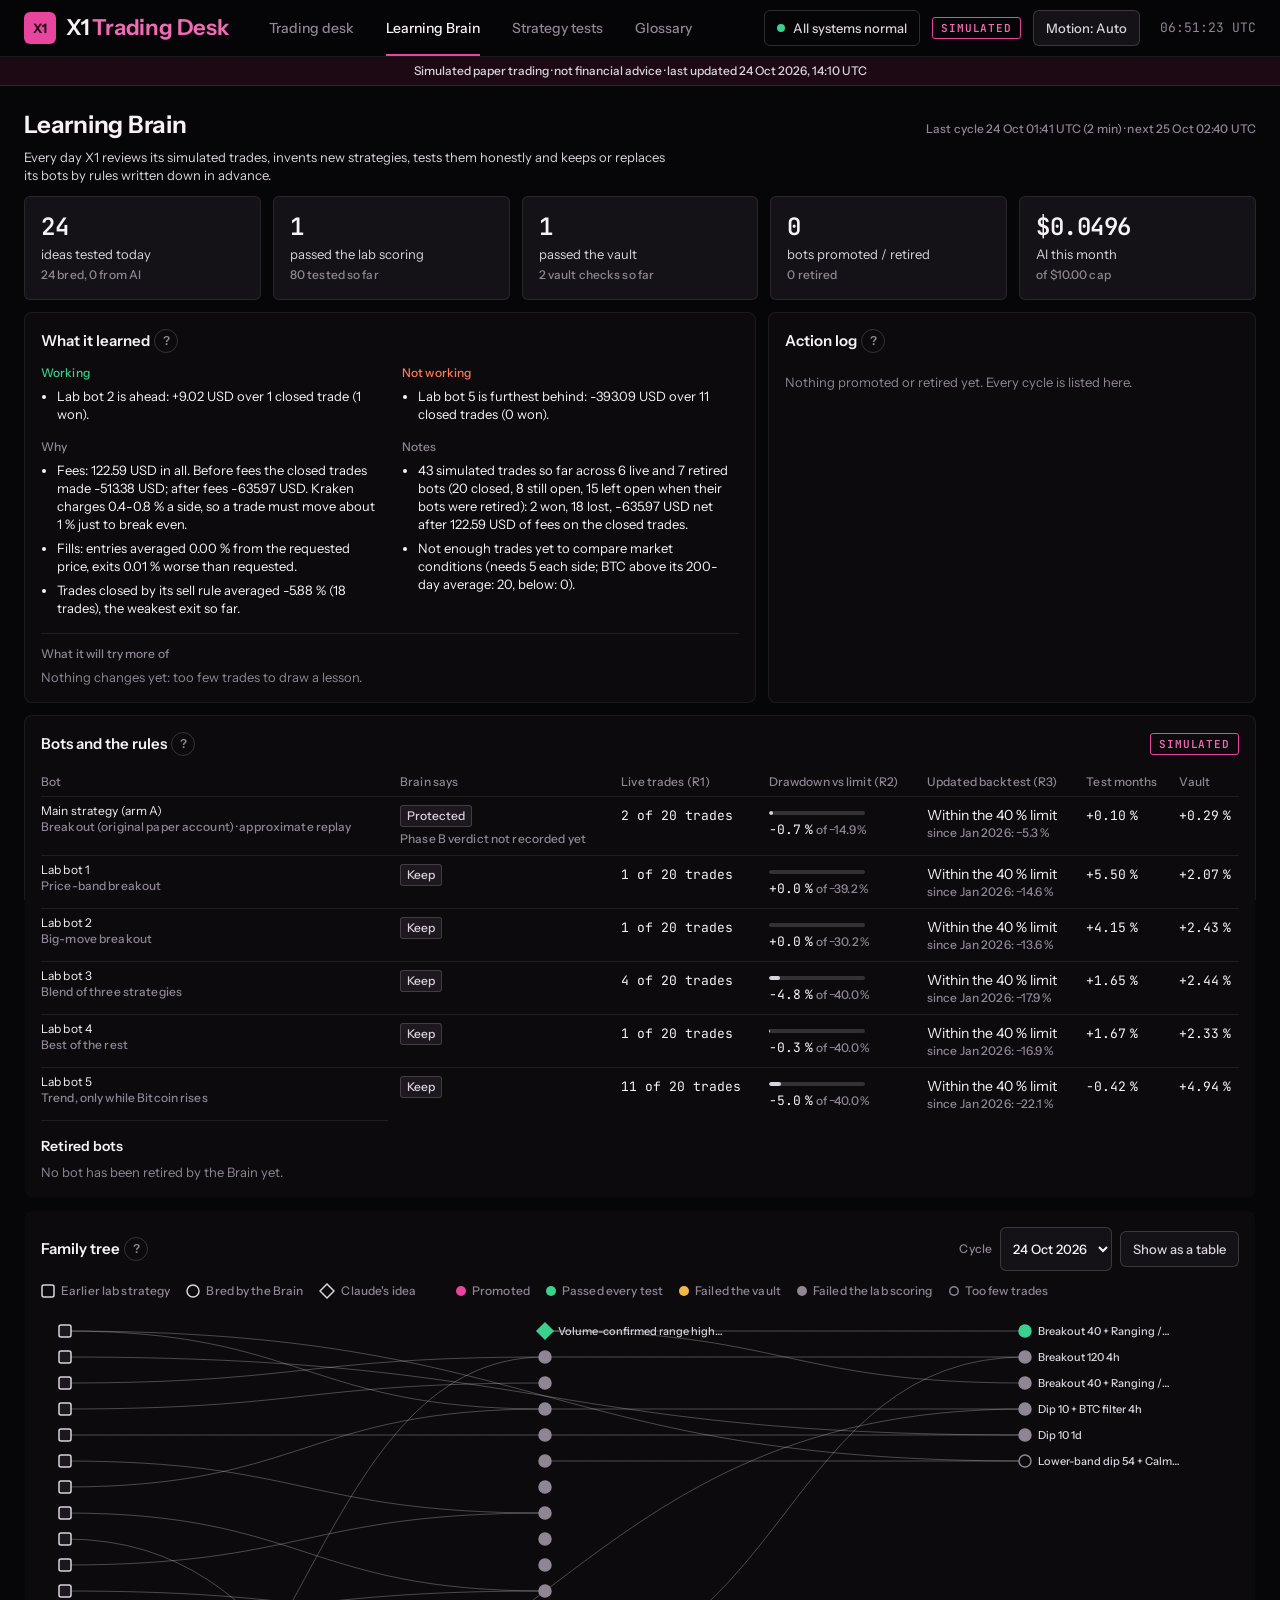
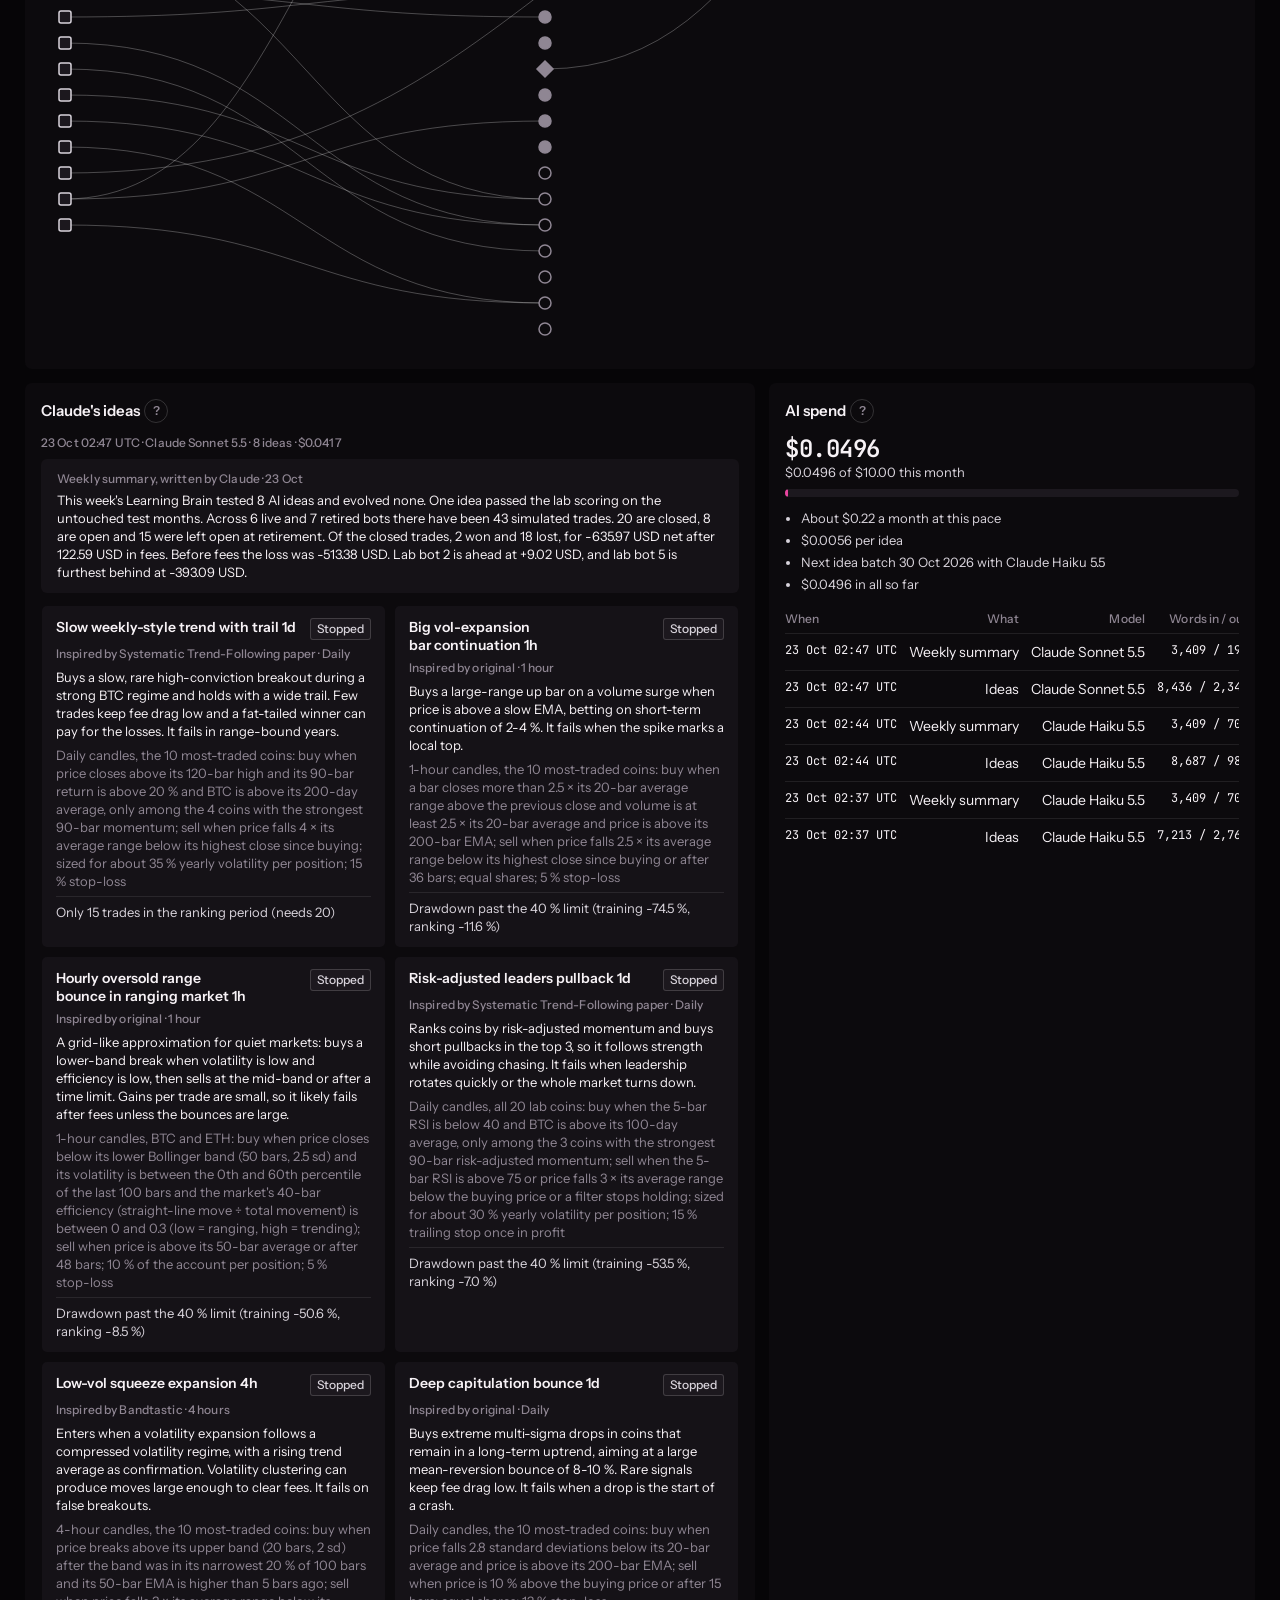
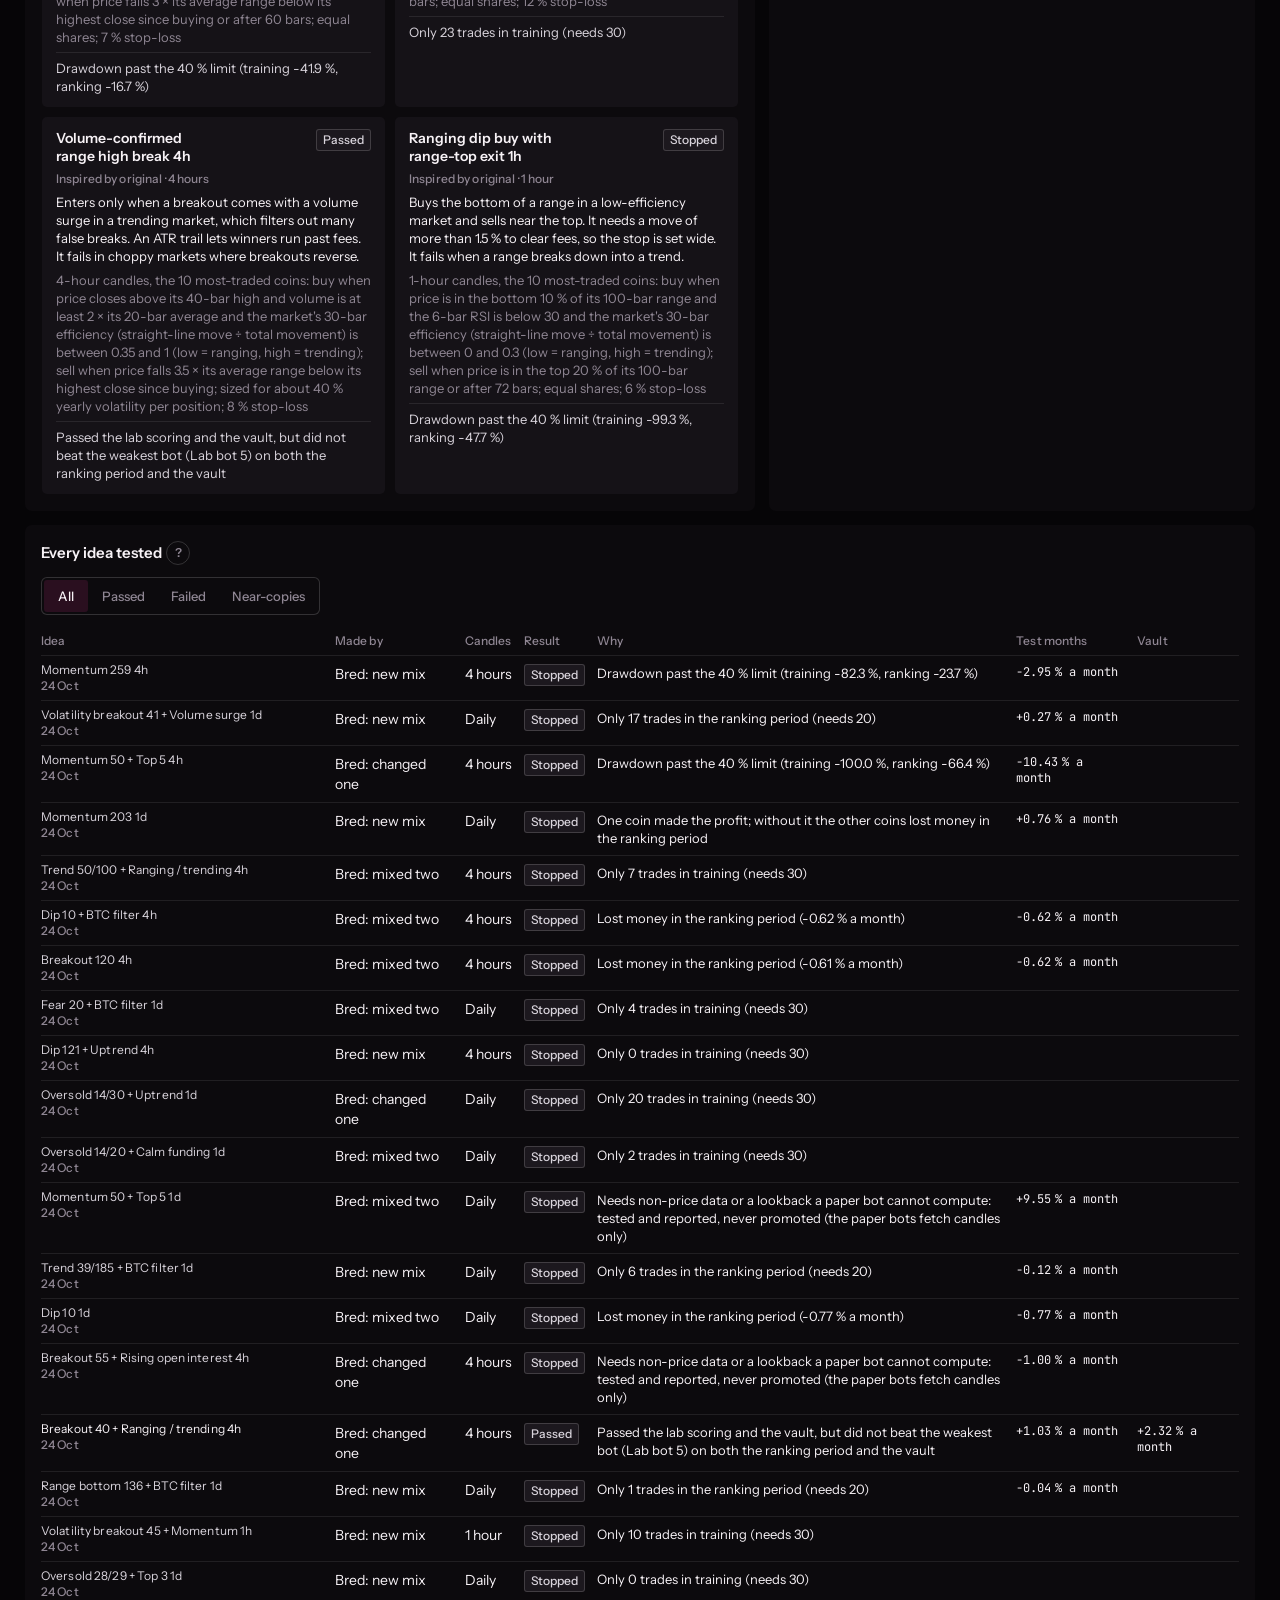
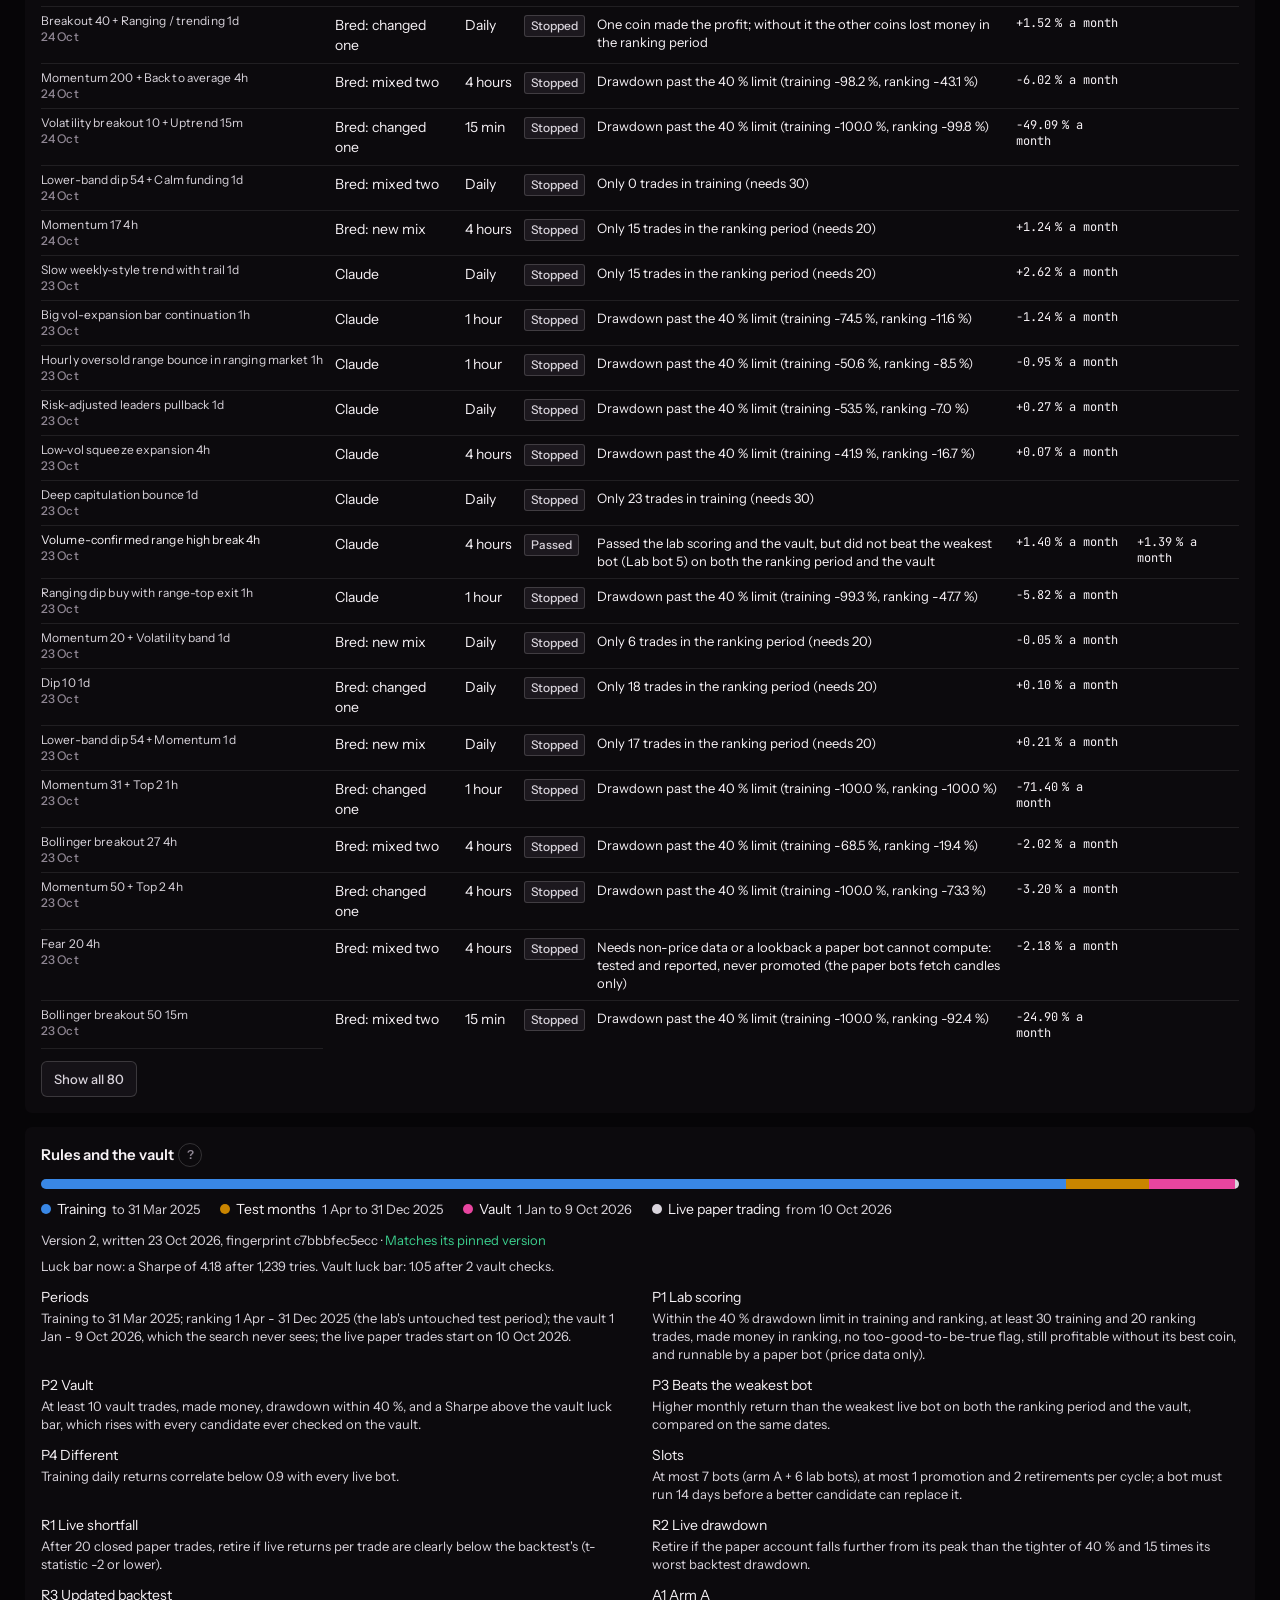
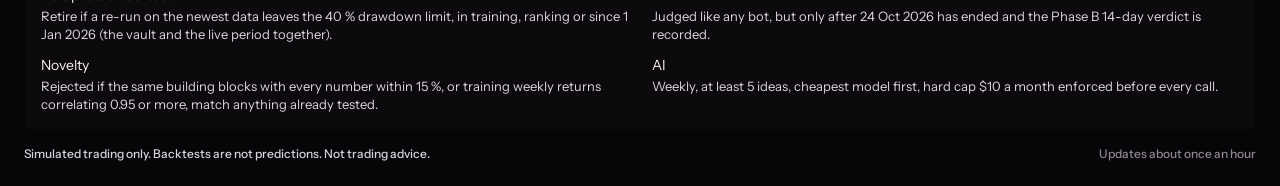
==== brain.html @ 458a0d9d "Snapshot 2026-10-24 14:10 UTC" ====
<!doctype html>
<html lang="en" data-motion="on">
<head>
<meta name="robots" content="noindex, nofollow">
<meta name="referrer" content="no-referrer">
<meta charset="utf-8">
<meta name="viewport" content="width=device-width, initial-scale=1">
<meta name="color-scheme" content="dark">
<title>Learning Brain · X1</title>
<link rel="icon" type="image/svg+xml" href="./assets/favicon-uSS-8CfS.svg">
  <script type="module" crossorigin src="./assets/brain-CiMRjhtO.js"></script>
  <link rel="modulepreload" crossorigin href="./assets/shell-DyZmgbbQ.js">
  <link rel="modulepreload" crossorigin href="./assets/countup-D6njIxAh.js">
  <link rel="stylesheet" crossorigin href="./assets/shell-BkfWQHtd.css">
  <link rel="stylesheet" crossorigin href="./assets/brain-DsbVd6Aq.css">
</head>
<body>
<a class="skip" href="#main">Skip to content</a>
<header class="statusbar">
  <div class="sb-inner">
    <a class="brand" href="./"><span class="mark" aria-hidden="true">X1</span><span class="wordmark"><span class="wm-x1">X1 </span><span class="pink">Trading Desk</span></span></a>
    <nav class="sb-nav" aria-label="Pages"><a href="./"><span class="nav-long">Trading desk</span><span class="nav-short" aria-hidden="true">Desk</span></a><a href="brain.html" aria-current="page"><span class="nav-long">Learning Brain</span><span class="nav-short" aria-hidden="true">Brain</span></a><a href="lab.html"><span class="nav-long">Strategy tests</span><span class="nav-short" aria-hidden="true">Tests</span></a><a href="glossary.html">Glossary</a></nav>
    <div class="sb-right">
      <button type="button" class="pill" id="sb-status"><span class="dot" aria-hidden="true"></span><span class="pill-full">Checking systems</span><span class="pill-short">Checking</span></button>
      <div class="pop sb-pop" id="sb-status-pop" role="dialog" aria-label="System status"><p id="sb-status-text">Checking systems.</p></div>
      <button type="button" class="stamp" id="sb-stamp">SIMULATED</button>
      <div class="pop" id="sb-stamp-pop" role="dialog" aria-label="About simulated"><p>No real money. Live trading is off; every amount here is simulated.</p><a class="pop-link" href="glossary.html#simulated">In the glossary</a></div>
      <button type="button" class="btn sb-motion" id="sb-motion"><span class="m-full">Motion: Auto</span><span class="m-short">Motion</span></button>
      <div class="pop" id="sb-motion-pop" role="dialog" aria-label="Show motion">
        <fieldset><legend>Show motion</legend>
          <label class="radio"><input type="radio" name="x1-motion" value="auto"><span id="sb-follow">Follow my Mac</span></label>
          <label class="radio"><input type="radio" name="x1-motion" value="on"><span>On</span></label>
          <label class="radio"><input type="radio" name="x1-motion" value="off"><span>Off</span></label>
        </fieldset>
      </div>
      <span class="clock t-data" id="sb-clock" aria-hidden="true"></span>
    </div>
  </div>
</header><p class="share-banner" role="note">Simulated paper trading · not financial advice · last updated <time id="share-updated">24 Oct 2026, 14:10 UTC</time></p>
<main id="main" class="page brain" tabindex="-1">
  <div class="page-title"><h1 class="t-h1">Learning Brain</h1><span class="t-label" id="br-run"></span></div>
  <p class="t-small br-intro" id="br-intro"></p>
  <section class="br-stats" id="br-stats" aria-label="Today's cycle"></section>
  <section class="panel br-learned" id="br-learned"></section>
  <section class="panel br-log" id="br-log"></section>
  <section class="panel br-bots" id="bots"></section>
  <section class="panel br-tree" id="br-tree"></section>
  <section class="panel br-ideas" id="br-ideas"></section>
  <section class="panel br-spend" id="br-spend"></section>
  <section class="panel br-tested" id="br-tested"></section>
  <section class="panel br-rules" id="br-rules"></section>
</main>
<div class="offline" id="offline" role="alert" hidden></div>
<footer class="site-foot"><span class="mid">Simulated trading only. Backtests are not predictions. Not trading advice.</span><span>Updates about once an hour</span></footer>
<div class="sr-only" id="live" aria-live="polite"></div>
</body>
</html>
---- assets/shell-BkfWQHtd.css ----
:root{--lightningcss-light: ;--lightningcss-dark:initial;color-scheme:dark;--bg:#060507;--panel:#0c0a0d;--raised:#151217;--raised-2:#1c181e;--sheet:#110e12;--scrim:#0605079e;--line:#ffffff16;--line-hi:#ffffff29;--line-strong:#ffffff42;--line-solid:#1d1a1f;--hatch:#ffffff0b;--ink:#f7f2f6;--text:#d9d4dc;--muted:#8f8693;--faint:#5d5662;--pink-950:#1d0914;--pink-900:#2a0f1f;--pink-800:#4a1636;--pink-700:#8a2463;--pink-600:#c4307f;--pink-500:#e8459f;--pink-400:#f06bb3;--pink-300:#f594c8;--pink-200:#fabddc;--pink-a16:#e8459f29;--accent:var(--pink-500);--accent-text:var(--pink-400);--on-accent:#1a0711;--up:#3ccf8e;--down:#ff7a59;--warn:#f2b84b;--up-1:#163a2a;--up-2:#1f7a52;--up-3:#3ccf8e;--down-1:#41201a;--down-2:#a3442f;--down-3:#ff7a59;--neutral-cell:#2b272e;--s-arm-a:#e8459f;--s-lab-1:#3987e5;--s-lab-2:#c98500;--s-lab-3:#159ca3;--s-lab-4:#9085e9;--s-lab-5:#8f9f1c;--s-lab-6:#ad6ac8;--s-lab-7:#b97a35;--s-hold:#8f8693;--s-1:4px;--s-2:8px;--s-3:12px;--s-4:16px;--s-5:20px;--s-6:24px;--s-8:32px;--s-10:40px;--s-12:48px;--gap:12px;--pad-panel:16px;--page-x:24px;--row:36px;--r-0:8px;--r-1:6px;--r-2:3px;--shadow-1:0 2px 6px #14040c80, 0 10px 24px -10px #000000b3;--shadow-2:0 24px 56px -18px #040003cc, 0 0 0 1px #f06bb32e;--z-base:0;--z-tilt:1;--z-swirl-ui:2;--z-sticky:20;--z-expanded:15;--z-popover:40;--z-scrim:49;--z-sheet:50;--z-toast:60;--z-skip:70;--d-instant:.1s;--d-fast:.16s;--d-base:.24s;--d-slow:.4s;--d-flip:.48s;--d-count:.9s;--ease-out:cubic-bezier(.16, 1, .3, 1);--ease-out-soft:cubic-bezier(.33, 1, .68, 1);--ease-in-out:cubic-bezier(.65, 0, .35, 1);--ease-in:cubic-bezier(.5, 0, .75, 0);--sans:"Instrument Sans Variable", ui-sans-serif, -apple-system, "Segoe UI", sans-serif;--mono:"JetBrains Mono Variable", ui-monospace, "SF Mono", Menlo, monospace;--lx:-9999px;--ly:-9999px;--lamp-k:0}@media (width<=719px){:root{--gap:10px;--pad-panel:12px;--page-x:16px}}@media (width>=720px) and (width<=1279px){:root{--page-x:20px}}html[data-motion=off] *{transition-duration:0s!important;animation-duration:0s!important}@font-face{font-family:Instrument Sans Variable;font-style:normal;font-display:swap;font-weight:400 700;src:url(./instrument-sans-latin-wght-normal-BbzFLZTg.woff2)format("woff2-variations");unicode-range:U+??,U+131,U+152-153,U+2BB-2BC,U+2C6,U+2DA,U+2DC,U+304,U+308,U+329,U+2000-206F,U+20AC,U+2122,U+2191,U+2193,U+2212,U+2215,U+FEFF,U+FFFD}@font-face{font-family:JetBrains Mono Variable;font-style:normal;font-display:swap;font-weight:100 800;src:url(./jetbrains-mono-latin-wght-normal-B9CIFXIH.woff2)format("woff2-variations");unicode-range:U+??,U+131,U+152-153,U+2BB-2BC,U+2C6,U+2DA,U+2DC,U+304,U+308,U+329,U+2000-206F,U+20AC,U+2122,U+2191,U+2193,U+2212,U+2215,U+FEFF,U+FFFD}*,:before,:after{box-sizing:border-box}html{background:var(--bg);-webkit-text-size-adjust:100%;scrollbar-width:thin;scrollbar-color:#2b272e transparent}body{min-height:100dvh;color:var(--text);font:400 14px/20px var(--sans);font-size-adjust:from-font;font-feature-settings:"ss01" 0;-webkit-font-smoothing:antialiased;caret-color:var(--pink-400);background:radial-gradient(circle 240px at var(--lx) var(--ly), rgba(255, 150, 200, calc(var(--lamp-k) * .14)) 0, rgba(255, 150, 200, calc(var(--lamp-k) * .14)) 90px, rgba(255, 150, 200, calc(var(--lamp-k) * .063)) 165px, #ff96c800 240px) fixed, var(--bg);margin:0}::selection{color:#fff;background:#e8459f59}a{color:var(--accent-text);text-underline-offset:3px;text-decoration-thickness:1px}a:hover{color:var(--pink-300)}:focus-visible{outline:2px solid var(--pink-400);outline-offset:2px;border-radius:inherit}button,input,select,textarea{font:inherit;color:inherit}button{cursor:pointer}h1,h2,h3{text-wrap:balance;margin:0}p{text-wrap:pretty;margin:0}table{border-collapse:collapse;width:100%}[hidden]{display:none!important}.num,[data-num]{font-family:var(--mono);font-variant-numeric:tabular-nums;font-feature-settings:"zero" 0}.t-display{font:600 32px/36px var(--mono);letter-spacing:-.02em;color:var(--ink);font-variant-numeric:tabular-nums}.t-kpi{font:600 24px/28px var(--mono);letter-spacing:-.02em;color:var(--ink);font-variant-numeric:tabular-nums}.t-h1{font:650 24px/30px var(--sans);letter-spacing:-.01em;color:var(--ink)}.t-h2{font:600 15px/20px var(--sans);color:var(--ink)}.t-h3{font:600 14px/18px var(--sans);color:var(--ink)}.t-body{font:400 14px/20px var(--sans)}.t-small{font:400 13px/18px var(--sans)}.t-label{font:500 12px/16px var(--sans);letter-spacing:.01em;color:var(--muted)}.t-data{font:400 13px/18px var(--mono);font-variant-numeric:tabular-nums}.t-data-sm{font:400 12px/16px var(--mono);font-variant-numeric:tabular-nums}.t-tick{font:600 11px/14px var(--mono);letter-spacing:.04em;text-transform:uppercase}.ink{color:var(--ink)}.muted{color:var(--muted)}.up{color:var(--up)}.down{color:var(--down)}.pink{color:var(--accent-text)}.sr-only{clip:rect(0 0 0 0);white-space:nowrap;border:0;width:1px;height:1px;margin:-1px;padding:0;overflow:hidden;position:absolute!important}.ellipsis{text-overflow:ellipsis;white-space:nowrap;min-width:0;overflow:hidden}.skip{z-index:var(--z-skip);background:var(--raised);color:var(--ink);border-radius:var(--r-1);border:1px solid var(--line-strong);padding:12px 16px;text-decoration:none;position:fixed;top:-100px;left:16px}.skip:focus{top:12px}.panel{border-radius:var(--r-0);min-width:0;padding:var(--pad-panel);background:radial-gradient(circle 240px at var(--lx) var(--ly), rgba(255, 150, 200, calc(var(--lamp-k) * .135)) 0, rgba(255, 150, 200, calc(var(--lamp-k) * .135)) 90px, rgba(255, 150, 200, calc(var(--lamp-k) * .061)) 165px, #ff96c800 240px) padding-box fixed, linear-gradient(var(--panel), var(--panel)) padding-box, radial-gradient(circle 200px at var(--lx) var(--ly), color-mix(in srgb, var(--pink-400) calc(var(--lamp-k) * 70%), var(--line-solid)) 0, var(--line-solid) 70%) border-box fixed;border:1px solid #0000;position:relative}.card{border-radius:var(--r-1);background:radial-gradient(circle 240px at var(--lx) var(--ly), rgba(255, 150, 200, calc(var(--lamp-k) * .08)) 0, rgba(255, 150, 200, calc(var(--lamp-k) * .08)) 90px, rgba(255, 150, 200, calc(var(--lamp-k) * .036)) 165px, #ff96c800 240px) padding-box fixed, linear-gradient(var(--raised), var(--raised)) padding-box, radial-gradient(circle 200px at var(--lx) var(--ly), color-mix(in srgb, var(--pink-400) calc(var(--lamp-k) * 70%), #29252b) 0, #29252b 70%) border-box fixed;border:1px solid #0000;min-width:0;position:relative}.panel-head{align-items:center;gap:var(--s-2);min-height:24px;margin-bottom:var(--s-3);flex-wrap:wrap;display:flex}.panel-head .t-h2{align-items:center;gap:var(--s-1);display:flex}.panel-head .push{align-items:center;gap:var(--s-2);flex-wrap:wrap;margin-left:auto;display:flex}.tag{font:500 12px/16px var(--sans);color:var(--muted)}.empty{color:var(--muted);font:400 13px/18px var(--sans)}.skeleton{border-radius:var(--r-2);background:var(--raised);height:14px;margin:8px 0;display:block}.skeleton.w60{width:60%}.skeleton.w40{width:40%}.skeleton.w80{width:80%}.stamp{font:600 11px/14px var(--mono);letter-spacing:.08em;color:var(--accent-text);border:1px solid var(--pink-500);border-radius:var(--r-2);white-space:nowrap;background:0 0;justify-content:center;align-items:center;padding:3px 8px;display:inline-flex}button.stamp{position:relative}button.stamp:after,.hit:after{content:"";position:absolute;inset:-12px -4px}.btn{border-radius:var(--r-1);border:1px solid var(--line-hi);background:var(--raised);min-height:36px;color:var(--text);font:500 13px/18px var(--sans);white-space:nowrap;transition:background-color .12s var(--ease-out), border-color .12s var(--ease-out), transform 80ms var(--ease-out);justify-content:center;align-items:center;gap:6px;padding:0 12px;display:inline-flex;position:relative}.btn:after{content:"";position:absolute;inset:-5px}.btn:hover{background:var(--raised-2);border-color:var(--line-strong);color:var(--ink)}.btn:active{transform:scale(.98)translateY(1px)}.btn[aria-pressed=true]{background:var(--pink-900);border-color:var(--pink-500);color:var(--ink)}.icon{vertical-align:-3px;flex:none;width:16px;height:16px;display:inline-block}.seg{border:1px solid var(--line-hi);border-radius:var(--r-1);background:var(--panel);gap:2px;padding:2px;display:inline-flex}.seg label{border-radius:var(--r-2);min-width:44px;min-height:32px;font:500 13px/18px var(--sans);color:var(--muted);cursor:pointer;transition:background-color .12s var(--ease-out), color .12s var(--ease-out);justify-content:center;align-items:center;padding:0 12px;display:inline-flex;position:relative}.seg label:after{content:"";position:absolute;inset:-7px -1px}.seg label:hover{color:var(--text)}.seg input{opacity:0;width:1px;height:1px;position:absolute}.seg label:has(input:checked){background:var(--pink-900);color:var(--ink)}.seg label:has(input:focus-visible){outline:2px solid var(--pink-400);outline-offset:1px}.chip{border-radius:var(--r-2);border:1px solid var(--line-hi);font:500 12px/16px var(--sans);color:var(--text);background:var(--raised-2);white-space:nowrap;align-items:center;gap:4px;padding:2px 6px;display:inline-flex}.chip.warn{color:var(--warn)}.chip.bad{color:var(--down)}.q{border:1px solid var(--line-hi);width:24px;height:24px;color:var(--muted);font:600 12px/1 var(--sans);transition:border-color .12s var(--ease-out), color .12s var(--ease-out);background:0 0;border-radius:50%;flex:none;place-items:center;padding:0;display:inline-grid;position:relative}.q:after{content:"";border-radius:50%;position:absolute;inset:-11px}.q:hover,.q[aria-expanded=true]{border-color:var(--line-strong);color:var(--ink)}.pop{background:var(--raised);max-width:min(300px,100vw - 16px);color:var(--text);border:1px solid var(--line-hi);border-radius:var(--r-1);box-shadow:var(--shadow-1);font:400 14px/20px var(--sans);text-align:left;z-index:var(--z-popover);margin:0;padding:12px 16px;position:fixed;inset:auto}[popover]:not(:popover-open){pointer-events:none}.pop p+p,.pop p+a,.pop p+.pop-list{margin-top:8px}.pop .pop-link{align-items:center;min-height:44px;margin-bottom:-12px;display:inline-flex}.pop .pop-list{margin:8px 0 0;padding-left:18px}.pop fieldset{border:0;margin:0;padding:0}.pop legend{font:600 14px/18px var(--sans);color:var(--ink);margin-bottom:4px;padding:0}.pop .radio{cursor:pointer;align-items:center;gap:10px;min-height:44px;display:flex}.pop .radio input{accent-color:var(--pink-500);width:16px;height:16px;margin:0}.copy-btn{background:var(--raised-2);min-height:36px}.copy-btn .lbl{text-align:left;min-width:9ch;display:inline-block}.dir{align-items:center;gap:4px;display:inline-flex}.page{max-width:1560px;padding:12px var(--page-x) 0;margin:0 auto}.site-foot{max-width:1560px;padding:16px var(--page-x) 24px;flex-wrap:wrap;justify-content:space-between;gap:12px;margin:0 auto;display:flex}.site-foot span{font:500 12px/16px var(--sans);color:var(--muted)}.site-foot .mid{color:var(--text)}.offline{z-index:var(--z-toast);border:1px solid var(--down);border-radius:var(--r-0);background:var(--raised);width:min(560px,100vw - 32px);color:var(--ink);box-shadow:var(--shadow-1);padding:12px 16px;position:fixed;top:64px;left:50%;transform:translate(-50%)}@media (width<=719px){.offline{top:104px}}.tbl th{font:500 12px/16px var(--sans);letter-spacing:.01em;color:var(--muted);text-align:right;border-bottom:1px solid var(--line);white-space:nowrap;padding:6px 0 6px 12px}.tbl td{border-bottom:1px solid var(--line);text-align:right;vertical-align:top;color:var(--ink);padding:8px 0 8px 12px}.tbl th:first-child,.tbl td:first-child{text-align:left;padding-left:0}.tbl tr:last-child td{border-bottom:0}.tap-ring{border:1px solid var(--pink-400);pointer-events:none;width:120px;height:120px;z-index:var(--z-toast);opacity:0;border-radius:50%;margin:-60px 0 0 -60px;position:fixed;top:0;left:0}[data-turn]{transform-origin:50%;will-change:transform}[data-turn] .card,.card[data-turn]{--lx:var(--tx,-9999px);--ly:var(--ty,-9999px);background-attachment:scroll}@view-transition{navigation:auto}.statusbar{view-transition-name:statusbar}::view-transition-old(root){animation:.16s cubic-bezier(.5,0,.75,0) both vt-out}::view-transition-new(root){animation:.24s var(--ease-out-soft) both vt-in}::view-transition-group(statusbar){animation:none}@keyframes vt-out{to{opacity:0}}@keyframes vt-in{0%{opacity:0;transform:translateY(8px)}}.statusbar{z-index:var(--z-sticky);-webkit-backdrop-filter:blur(12px);border-bottom:1px solid var(--line);background:#060507db;position:sticky;top:0}.sb-inner{max-width:1560px;height:56px;padding:0 var(--page-x);align-items:center;gap:var(--s-6);margin:0 auto;display:flex}.brand{color:var(--ink);flex:none;align-items:center;gap:10px;min-height:44px;text-decoration:none;display:flex}.brand:hover{color:var(--ink)}.mark{border-radius:var(--r-1);background:var(--pink-500);width:32px;height:32px;color:var(--on-accent);font:700 13px/1 var(--sans);letter-spacing:-.01em;place-items:center;display:grid}.wordmark{font:650 22px/28px var(--sans);letter-spacing:-.01em;white-space:nowrap}.sb-nav{align-items:stretch;height:56px;display:flex}.sb-nav a{color:var(--muted);font:500 14px/20px var(--sans);white-space:nowrap;transition:color .12s var(--ease-out);align-items:center;padding:0 16px;text-decoration:none;display:flex;position:relative}.sb-nav a:after{content:"";background:var(--pink-500);transform-origin:0;height:2px;transition:transform .2s var(--ease-out);position:absolute;bottom:0;left:16px;right:16px;transform:scaleX(0)}.sb-nav a:hover{color:var(--text)}.sb-nav a:hover:after{background:var(--line-strong);transform:scaleX(.35)}.sb-nav a[aria-current=page]{color:var(--ink)}.sb-nav a[aria-current=page]:after{background:var(--pink-500);transform:scaleX(1)}.sb-nav .nav-short{display:none}.sb-right{align-items:center;gap:var(--s-3);min-width:0;margin-left:auto;display:flex}.pill{border-radius:var(--r-1);border:1px solid var(--line-hi);min-height:36px;color:var(--text);font:500 13px/18px var(--sans);white-space:nowrap;transition:background-color .12s var(--ease-out), border-color .12s var(--ease-out);background:0 0;align-items:center;gap:8px;padding:0 12px;display:inline-flex;position:relative}.pill:after{content:"";position:absolute;inset:-5px}.pill:hover{background:var(--raised-2);border-color:var(--line-strong)}.pill .dot{background:var(--up);border-radius:50%;flex:none;width:8px;height:8px}.pill.attn .dot{background:var(--warn)}.pill.attn{color:var(--ink)}.pill-short,.sb-motion .m-short{display:none}.clock{color:var(--muted);white-space:nowrap;text-align:right;min-width:13ch}.sb-pop{max-width:min(360px,100vw - 16px)}@media (width<=1279px){.wordmark{font-size:20px}.sb-inner{gap:var(--s-4)}.pill-full{display:none}.pill-short{display:inline}.sb-nav a{padding:0 12px}.sb-nav a:after{left:12px;right:12px}}@media (width<=1023px){.sb-nav .nav-long{clip:rect(0 0 0 0);white-space:nowrap;width:1px;height:1px;position:absolute;overflow:hidden}.sb-nav .nav-short{display:inline}.clock,.pill-full{display:none}.pill-short{display:inline}.sb-inner{gap:var(--s-2)}.sb-nav a{padding:0 12px}.sb-nav a:after{left:12px;right:12px}.wordmark{font-size:18px;line-height:24px}}@media (width<=899px){.sb-motion .m-full{display:none}.sb-motion .m-short{display:inline}.wm-x1{clip:rect(0 0 0 0);white-space:nowrap;width:1px;height:1px;position:absolute;overflow:hidden}.sb-nav a{padding:0 10px}.sb-nav a:after{left:10px;right:10px}}@media (width<=859px){.pill{justify-content:center;min-width:44px;padding:0 10px}.pill-short{display:none}.pill-full{clip:rect(0 0 0 0);white-space:nowrap;width:1px;height:1px;display:inline;overflow:hidden;position:absolute!important}}@media (width<=719px){.sb-inner{height:auto;padding:0 var(--page-x);flex-wrap:wrap;row-gap:0}.brand{height:52px}.pill{justify-content:center;min-width:44px;padding:0 10px}.pill-short{display:none}.pill-full{clip:rect(0 0 0 0);white-space:nowrap;width:1px;height:1px;display:inline;overflow:hidden;position:absolute!important}.sb-nav{width:calc(100% + 2 * var(--page-x));margin:0 calc(-1 * var(--page-x));border-top:1px solid var(--line);order:3;height:45px}.sb-nav a{flex:1 1 0;justify-content:center;padding:0 4px;font-size:13px}.sb-nav a:after{left:12px;right:12px}.wordmark{font-size:17px;line-height:24px}.mark{width:28px;height:28px;font-size:12px}.brand{gap:8px}.sb-right{gap:6px}.stamp{padding:3px 6px}.sb-motion{padding:0 10px}}@media (width<=370px){.wordmark{font-size:15px}}.desk{gap:var(--gap);grid-template-columns:minmax(0,1fr);grid-template-areas:"sw""bt""an""pr""bc""ag""at""tr""sb""he""ke";display:grid}.p-bots{grid-area:bt}.p-analysts{grid-area:an}.p-swirl{grid-area:sw}.p-prices{grid-area:pr}.p-brain{grid-area:bc}.p-agreement{grid-area:ag}.p-activity{grid-area:at}.p-trades{grid-area:tr}.p-scoreboard{grid-area:sb}.p-health{grid-area:he}.p-keys{grid-area:ke}@media (width>=720px){.desk{grid-template-columns:minmax(0,1fr) minmax(0,1fr);grid-template-areas:"sw sw""bt bt""an an""pr bc""ag ag""at at""tr tr""sb sb""he he""ke ke"}}@media (width>=1024px){.desk{grid-template-columns:minmax(0,1fr) minmax(0,1fr);grid-template-areas:"sw sw""bt bt""an an""pr bc""ag at""tr tr""sb sb""he ke"}}@media (width>=1024px) and (width<=1279px){.desk{grid-template-columns:340px minmax(0,1fr) 400px;grid-template-areas:"sw sw sw""bt bt bt""an an an""pr bc bc""ag ag at""tr tr tr""sb sb sb""he ke ke"}}@media (width>=1280px){.desk{grid-template:"bt bt bt bt bt""an an an an an""pr sw sw sw bc"clamp(420px,100dvh - 486px,640px)"ag ag ag at at""tr tr tr tr tr""sb sb sb sb sb""he he ke ke ke"/300px 48px minmax(0,1fr) 148px 360px}.p-prices,.p-brain{overflow:auto}}.lab,.gloss{gap:var(--gap);display:grid}.page-title{justify-content:space-between;align-items:baseline;gap:var(--s-3);padding:var(--s-3) 0 var(--s-1);flex-wrap:wrap;display:flex}.share-banner{padding:6px var(--page-x);text-align:center;font:500 12px/16px var(--sans);color:var(--text);background:var(--pink-950);border-bottom:1px solid var(--pink-800);margin:0}
---- assets/brain-DsbVd6Aq.css ----
.brain{gap:var(--gap);grid-template-columns:minmax(0,1fr);grid-template-areas:"ti""in""st""le""lg""bo""tr""id""sp""te""ru";display:grid}.brain>.page-title{grid-area:ti}.br-intro{max-width:72ch;color:var(--text);grid-area:in;margin-top:-8px}.br-stats{gap:var(--gap);grid-area:st;grid-template-columns:repeat(5,minmax(0,1fr));display:grid}.br-learned{grid-area:le}.br-log{grid-area:lg}.br-bots{grid-area:bo}.br-tree{grid-area:tr}.br-ideas{grid-area:id}.br-spend{grid-area:sp}.br-tested{grid-area:te}.br-rules{grid-area:ru}@media (width>=1280px){.brain{grid-template-columns:minmax(0,3fr) minmax(0,2fr);grid-template-areas:"ti ti""in in""st st""le lg""bo bo""tr tr""id sp""te te""ru ru"}}.br-stats .stat{align-content:start;gap:4px;padding:16px;display:grid}.br-stats .sl{color:var(--text)}.br-find{grid-template-columns:repeat(2,minmax(0,1fr));gap:16px 24px;display:grid}.br-fgroup h3{margin-bottom:6px}.br-fgroup ul{color:var(--ink);gap:6px;margin:0;padding-left:16px;display:grid}.br-fgroup[data-kind=working] h3{color:var(--up)}.br-fgroup[data-kind=not_working] h3{color:var(--down)}.br-fgroup[data-kind=lessons]{border-top:1px solid var(--line);grid-column:1/-1;padding-top:12px}.br-actions{gap:0;max-height:420px;margin:0;padding:0;list-style:none;display:grid;overflow:auto}.br-actions li{border-bottom:1px solid var(--line);grid-template-columns:auto auto minmax(0,1fr);align-items:baseline;gap:4px 10px;padding:8px 0;display:grid}.br-actions li:last-child{border-bottom:0}.chip.pink{color:var(--pink-300);border-color:var(--pink-700);background:var(--pink-950)}.br-scroll{position:relative;overflow-x:auto}.br-bt th,.br-bt td{text-align:left;vertical-align:top}.br-bt th[scope=row]{min-width:160px;font-weight:400}.br-why{white-space:normal;max-width:260px;margin-top:4px}.br-gauge{background:var(--line-hi);border-radius:2px;width:96px;height:4px;margin:6px 0 4px;display:block;overflow:hidden}.br-gauge i{background:var(--text);border-radius:2px;height:100%;display:block}.br-gauge i.near{background:var(--warn)}.br-gauge i.over{background:var(--down)}.br-cards{gap:8px;display:none}.br-card{gap:8px;padding:12px;display:grid}.br-sub{margin:16px 0 8px}.br-ret{grid-template-columns:repeat(auto-fill,minmax(260px,1fr));gap:8px;margin:0;padding:0;list-style:none;display:grid}.br-ret li{gap:4px;padding:12px;display:grid}.br-cycle{align-items:center;gap:8px;display:inline-flex}.br-cycle select{border-radius:var(--r-1);border:1px solid var(--line-hi);background:var(--raised);min-height:44px;color:var(--ink);font:500 13px/18px var(--sans);padding:0 8px}.br-legend-gap{width:8px}.nd.shape{fill:none;stroke:var(--text)}.br-svg .nd-g{outline:none}.br-svg .focus{fill:none;stroke:#0000;stroke-width:2px}.br-svg .nd-g:focus-visible .focus{stroke:var(--pink-400)}.br-svg .nd-g:hover .nd,.br-svg .nd-g:focus-visible .nd{stroke:var(--ink);stroke-width:2px}.br-legend{flex-wrap:wrap;gap:8px 16px;margin-bottom:8px;display:flex}.br-legend span{align-items:center;gap:6px;display:inline-flex}.sw-dot{border-radius:50%;flex:none;width:10px;height:10px;display:inline-block}.br-canvas{min-height:60px;overflow-x:auto}.br-svg{display:block}.br-svg .eg{fill:none;stroke:var(--line-strong);stroke-width:1px}.br-svg .eg.on{stroke:var(--pink-400);stroke-width:1.5px}.br-svg text{font:500 11px/1 var(--sans);fill:var(--text);pointer-events:none}.br-svg .nd-g{cursor:pointer}.br-svg .hitbox{fill:#0000}.nd,.sw-dot{stroke-width:1.5px}.nd.promoted,.sw-dot.promoted{fill:var(--pink-500);stroke:var(--pink-300);background:var(--pink-500)}.nd.passed,.sw-dot.passed{fill:var(--up);stroke:var(--up);background:var(--up)}.nd.vault,.sw-dot.vault{fill:var(--warn);stroke:var(--warn);background:var(--warn)}.nd.lab_fail,.sw-dot.lab_fail{fill:var(--muted);stroke:var(--muted);background:var(--muted)}.nd.training,.sw-dot.training{fill:var(--panel);stroke:var(--muted);box-shadow:inset 0 0 0 1.5px var(--muted);background:0 0}.nd.seed{fill:var(--raised-2);stroke:var(--text)}.br-node{gap:6px;max-width:760px;margin-top:12px;padding:12px 16px;display:grid}.br-batch{margin-bottom:8px}.br-quote{background:var(--raised);border-radius:var(--r-1);margin:0 0 12px;padding:12px 16px}.br-quote blockquote{margin:4px 0 0}.br-idea-list{grid-template-columns:repeat(2,minmax(0,1fr));gap:8px;display:grid}.br-idea{align-content:start;gap:6px;padding:12px 14px;display:grid}.br-idea-h{justify-content:space-between;align-items:flex-start;gap:8px;display:flex}.br-res{color:var(--text);border-top:1px solid var(--line);padding-top:6px}.br-bar{background:var(--raised-2);border-radius:4px;height:8px;margin:8px 0 12px;display:block;overflow:hidden}.br-bar i{background:var(--pink-500);border-radius:4px;height:100%;display:block}.br-facts{color:var(--text);gap:4px;margin:0 0 12px;padding-left:16px;display:grid}.br-ct th,.br-ct td{white-space:nowrap}.br-filter{margin-bottom:12px}.br-tt th,.br-tt td{text-align:left;vertical-align:top}.br-tt th[scope=row]{min-width:180px;font-weight:400}.br-tt .br-reason{white-space:normal;min-width:240px;max-width:420px}.br-tt tr.failed th .ink{color:var(--text)}.br-more{margin-top:12px}.br-band{background:var(--raised-2);border-radius:5px;height:10px;margin:4px 0 10px;position:relative;overflow:hidden}.br-band i{position:absolute;top:0;bottom:0}.br-band .p-train,.sw-dot.p-train{background:var(--s-lab-1)}.br-band .p-rank,.sw-dot.p-rank{background:var(--s-lab-2)}.br-band .p-vault,.sw-dot.p-vault{background:var(--pink-500)}.br-band .p-live,.sw-dot.p-live{background:var(--text)}.br-plist{flex-wrap:wrap;gap:6px 20px;margin:0 0 12px;padding:0;list-style:none;display:flex}.br-plist li{align-items:center;gap:6px;display:inline-flex}.br-pin,.br-luck{margin-bottom:8px}.br-rule-list{grid-template-columns:repeat(2,minmax(0,1fr));gap:12px 24px;margin:12px 0 0;display:grid}.br-rule-list dd{color:var(--text);margin:2px 0 0}@media (width<=1023px){.br-stats{grid-template-columns:repeat(3,minmax(0,1fr))}.br-idea-list,.br-rule-list{grid-template-columns:1fr}}@media (width<=719px){.br-stats{grid-template-columns:repeat(2,minmax(0,1fr));gap:8px}.br-stats .stat{padding:12px}.br-stats .stat:last-child:nth-child(odd){grid-column:1/-1}.br-find{grid-template-columns:1fr}.br-bots .br-scroll{display:none}.br-cards{display:grid}.br-actions li{grid-template-columns:auto minmax(0,1fr)}.br-actions li .t-small{grid-column:1/-1}}
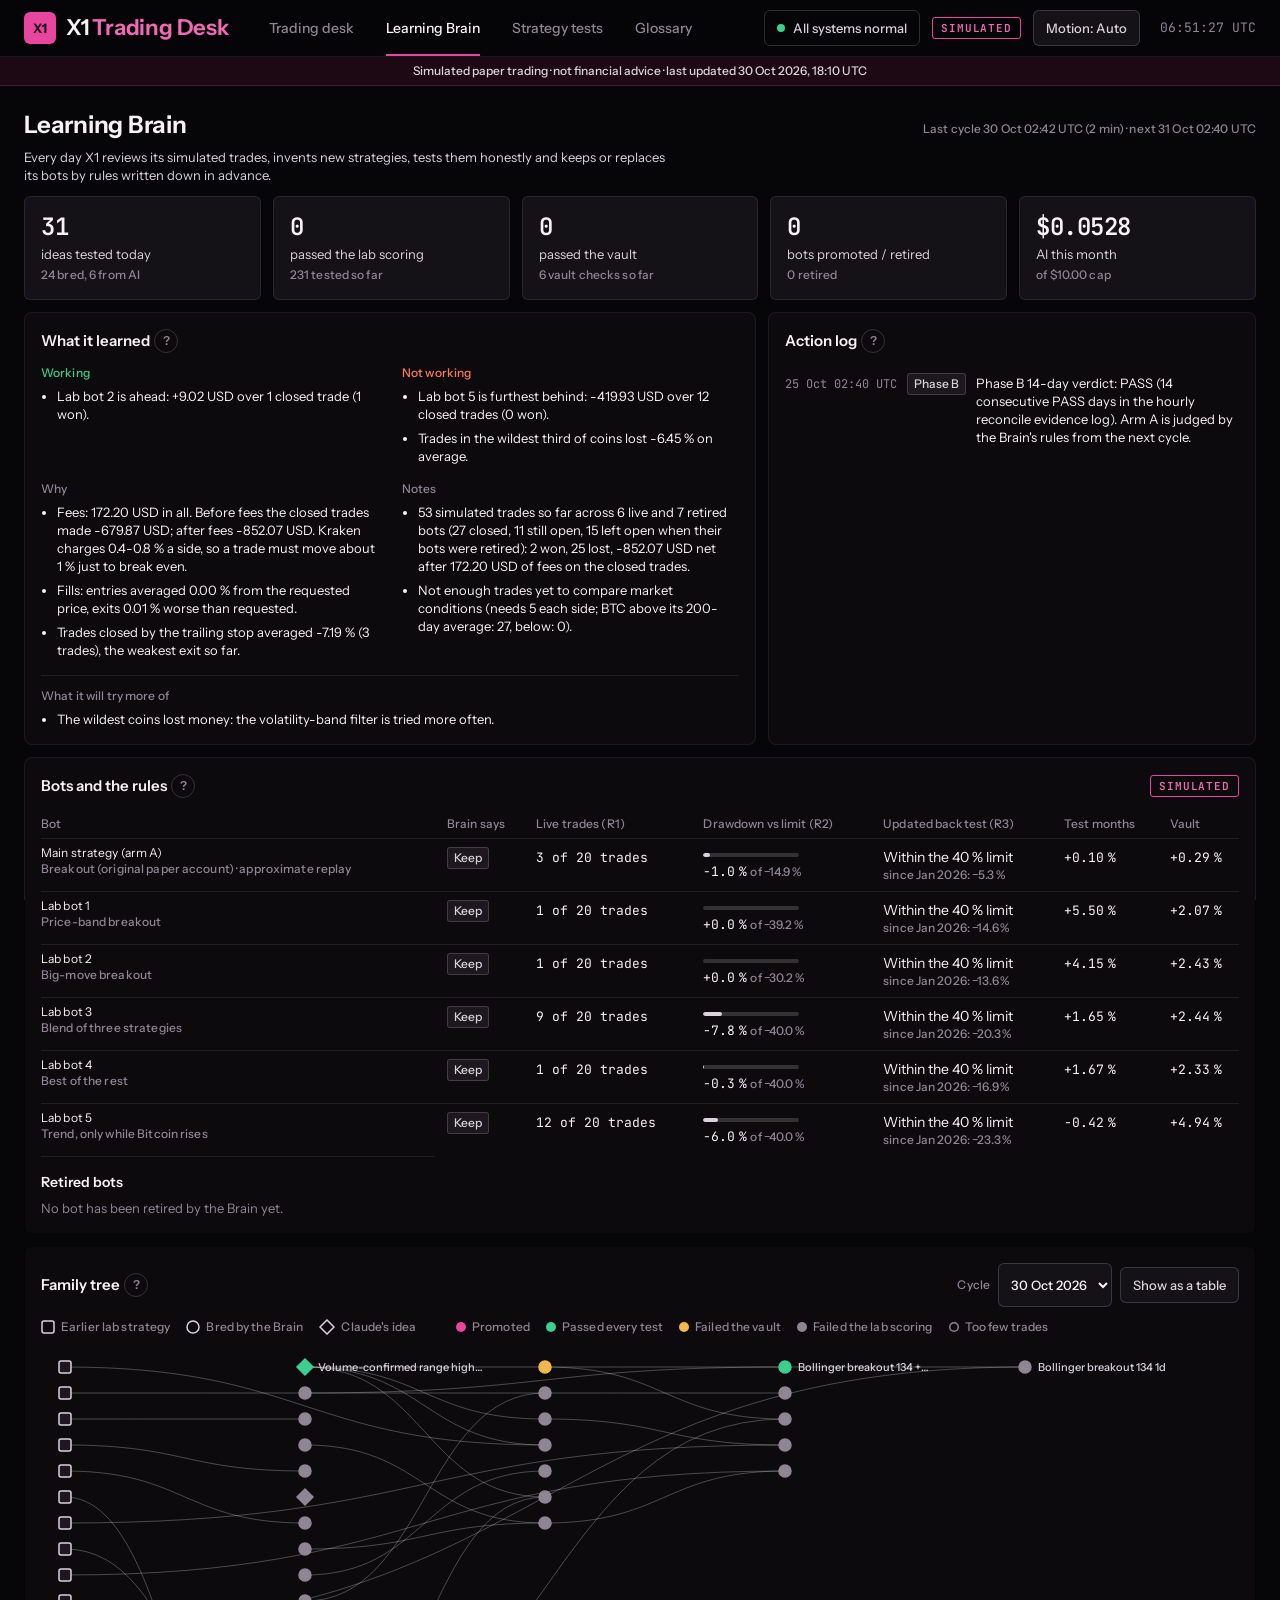
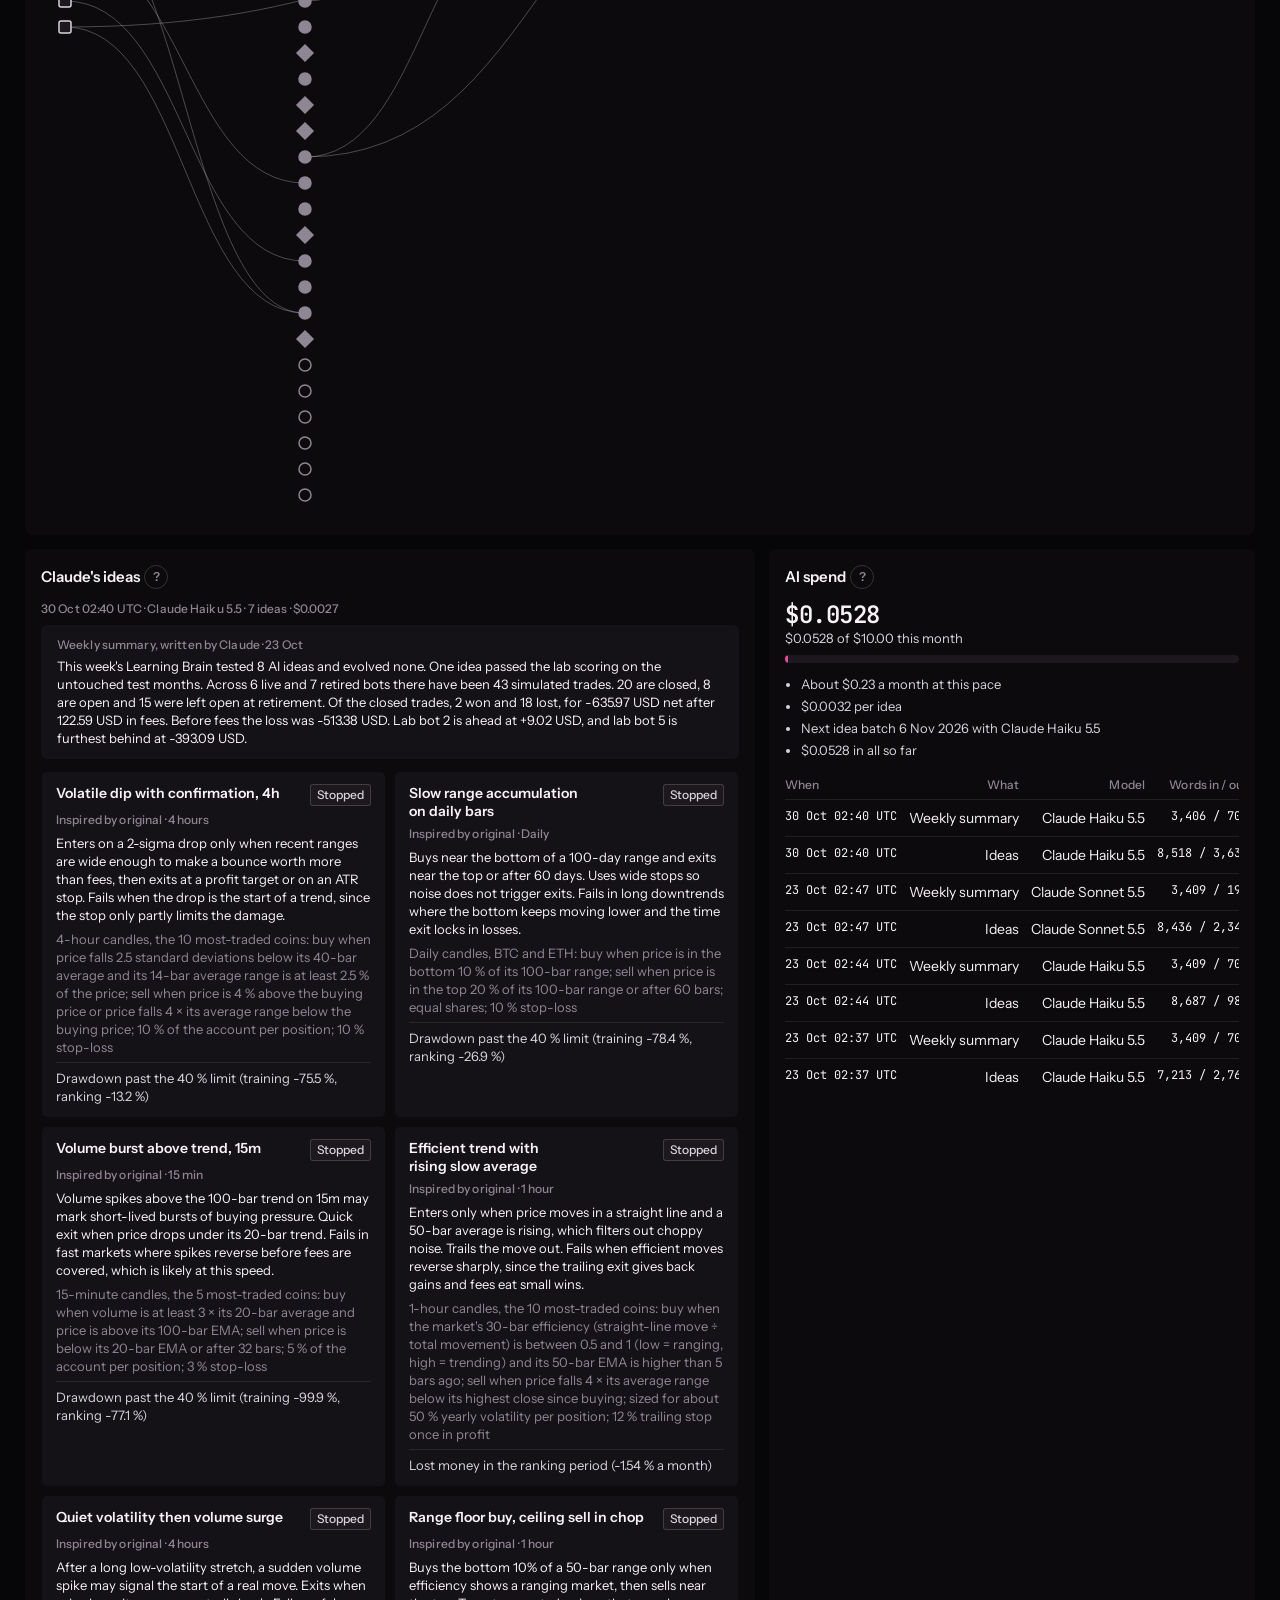
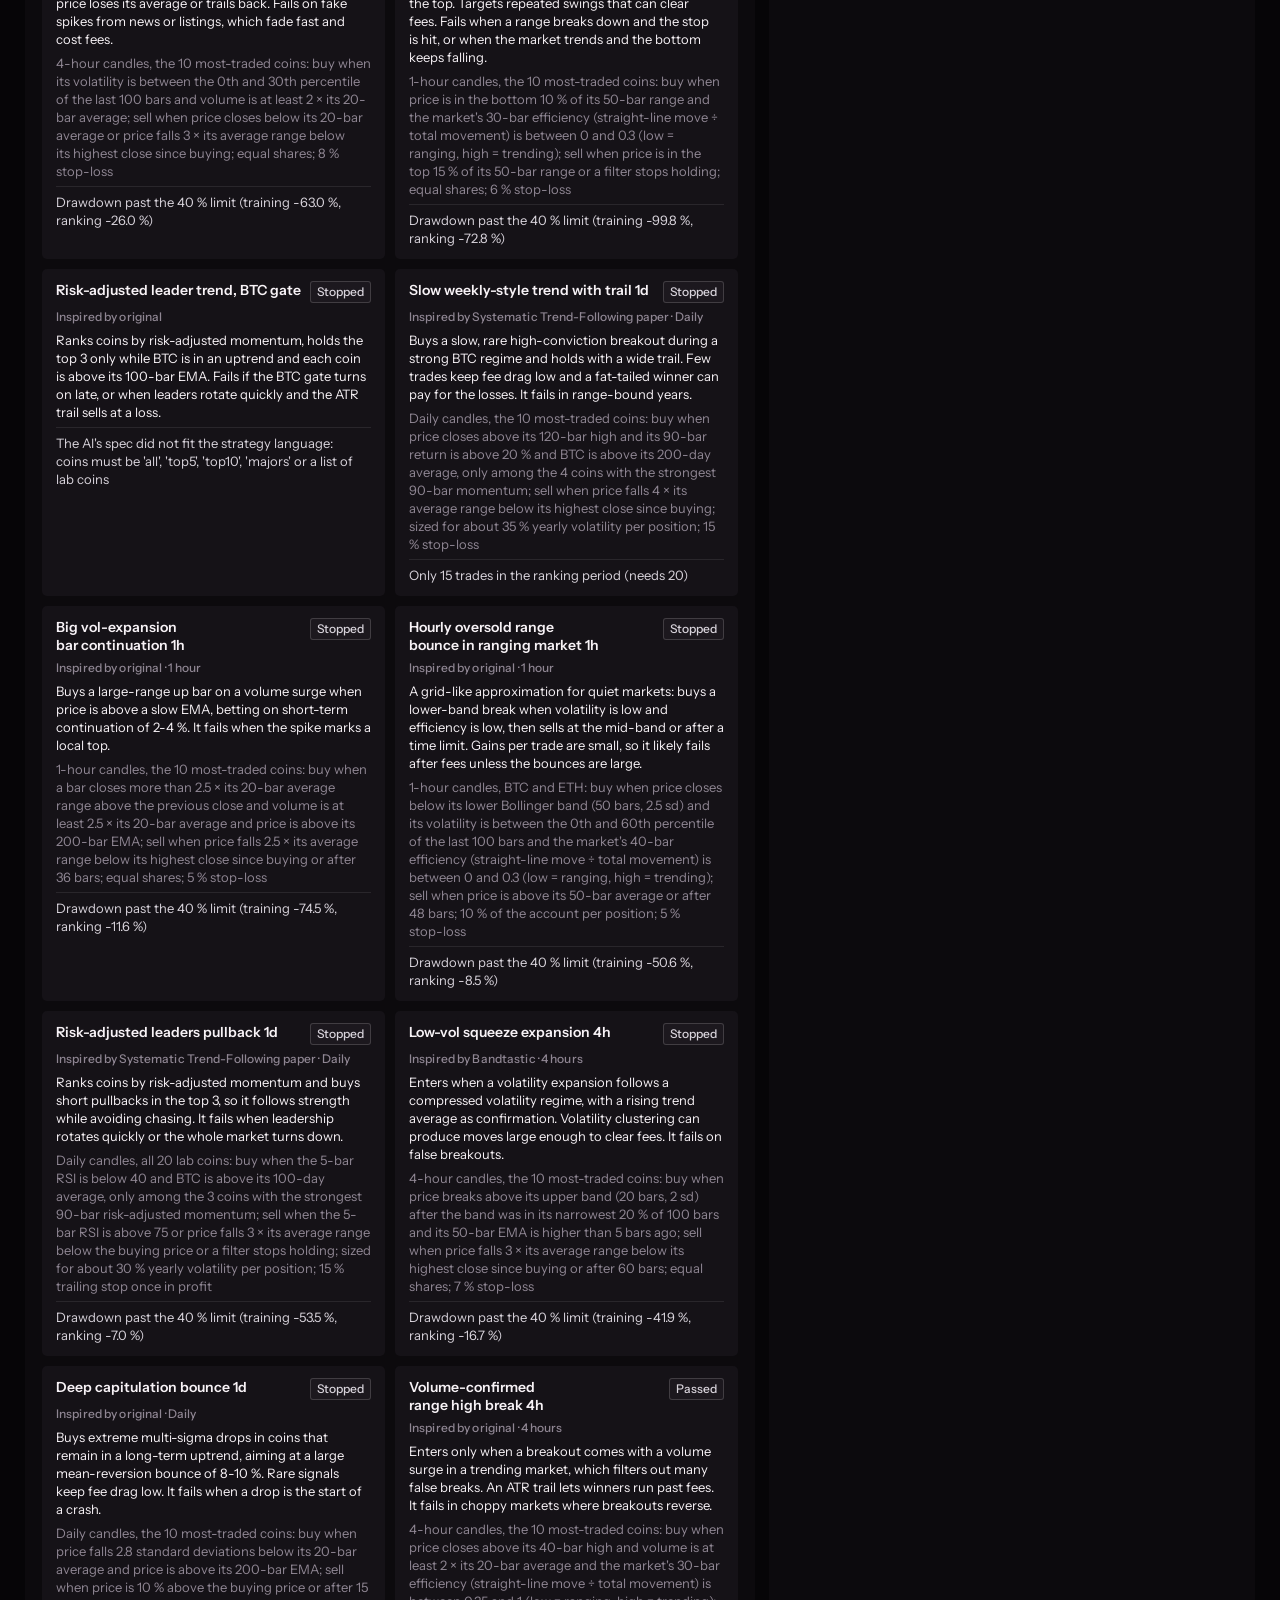
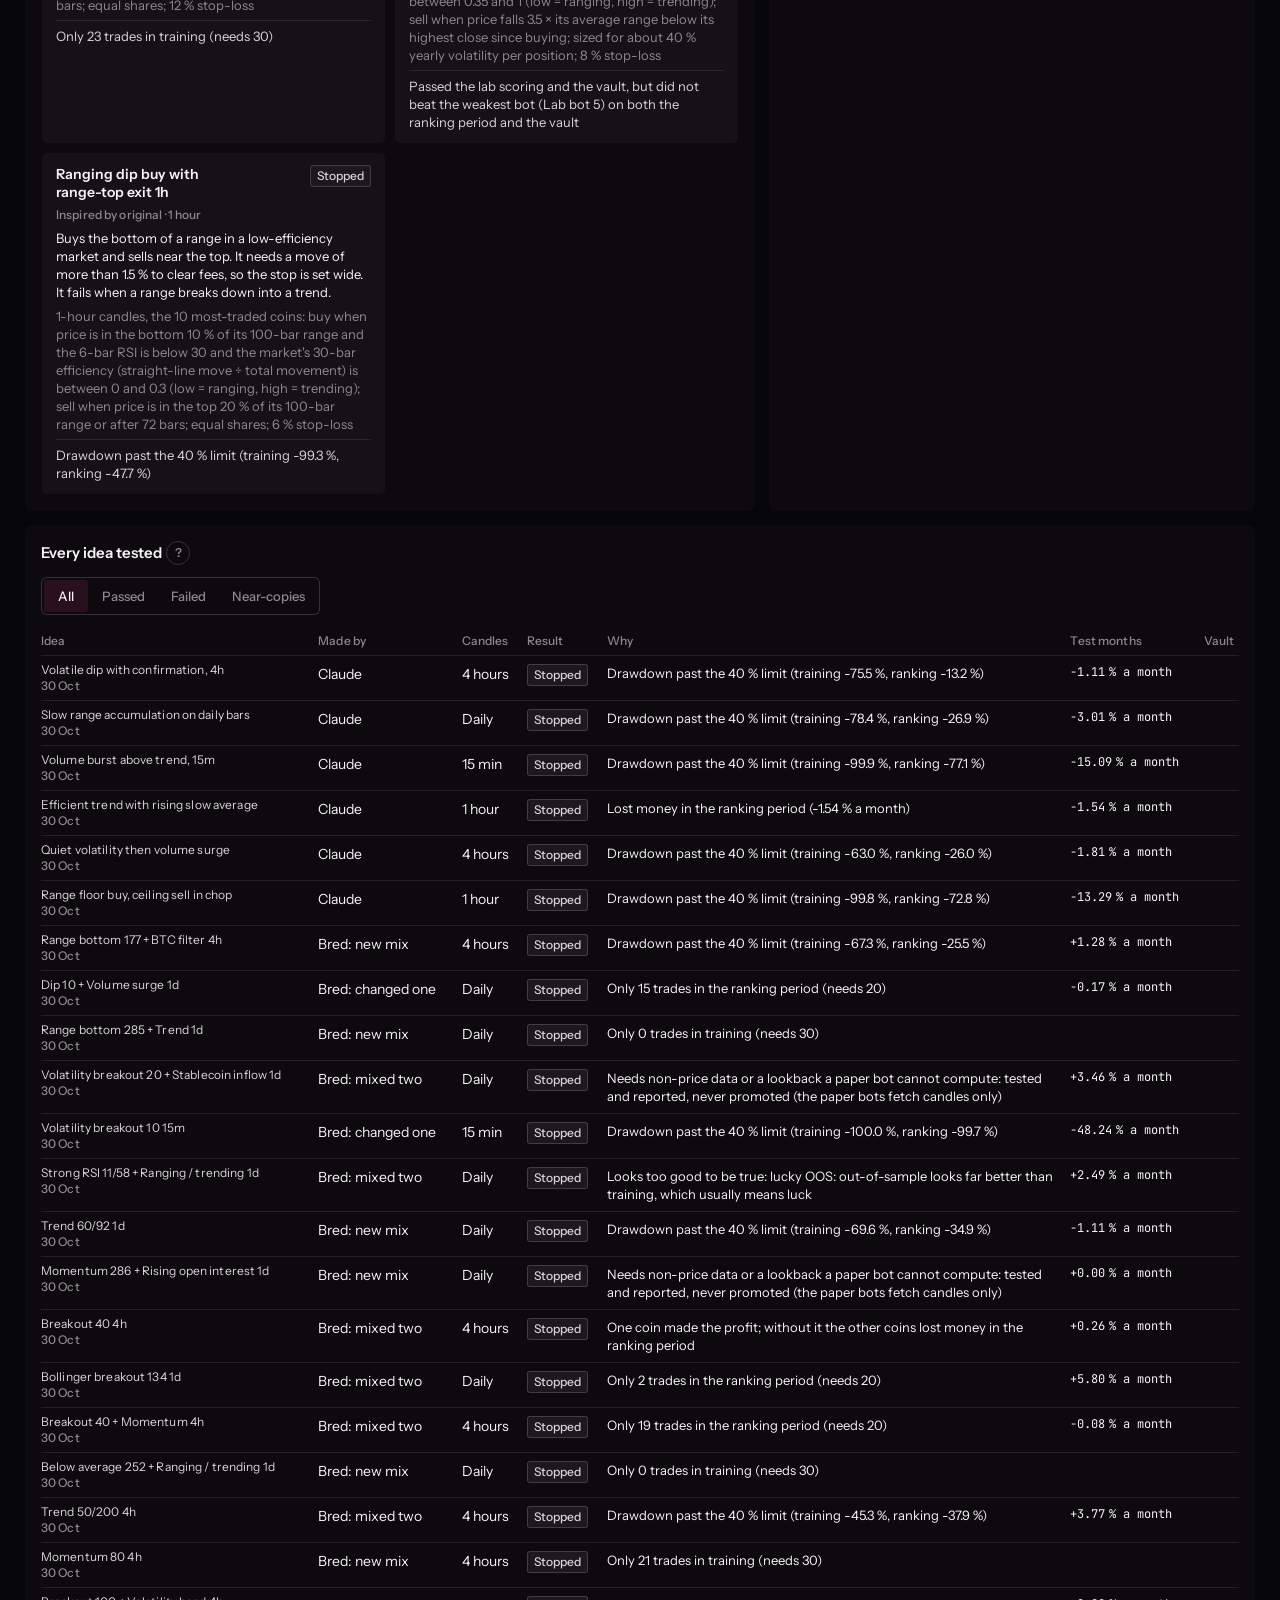
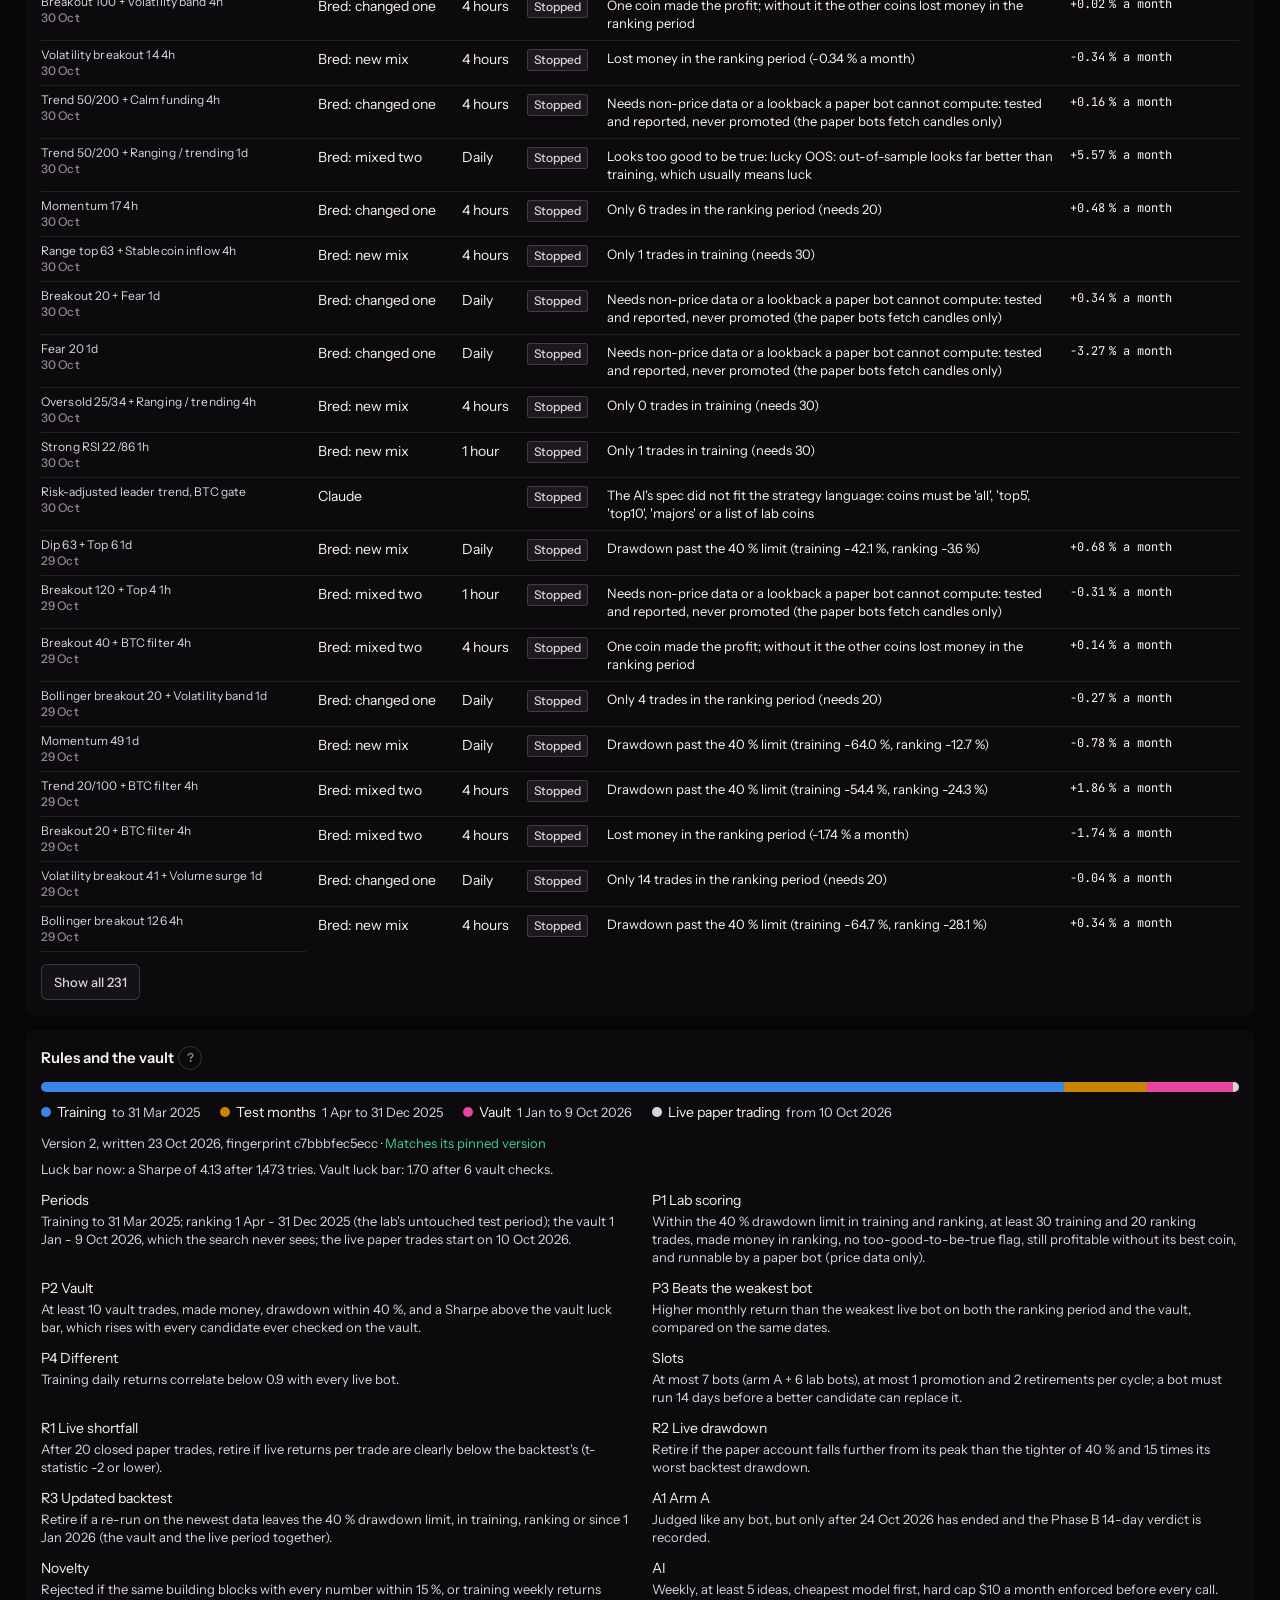
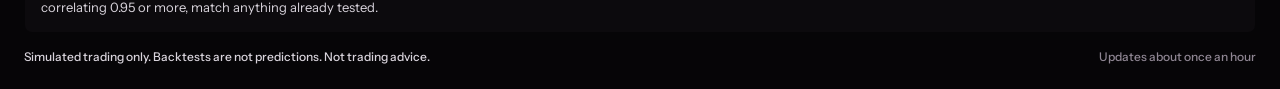
==== commit c0d75180: "Snapshot 2026-10-30 18:10 UTC" ====
--- a/brain.html
+++ b/brain.html
@@ -36,7 +36,7 @@
       <span class="clock t-data" id="sb-clock" aria-hidden="true"></span>
     </div>
   </div>
-</header><p class="share-banner" role="note">Simulated paper trading · not financial advice · last updated <time id="share-updated">24 Oct 2026, 14:10 UTC</time></p>
+</header><p class="share-banner" role="note">Simulated paper trading · not financial advice · last updated <time id="share-updated">30 Oct 2026, 18:10 UTC</time></p>
 <main id="main" class="page brain" tabindex="-1">
   <div class="page-title"><h1 class="t-h1">Learning Brain</h1><span class="t-label" id="br-run"></span></div>
   <p class="t-small br-intro" id="br-intro"></p>
